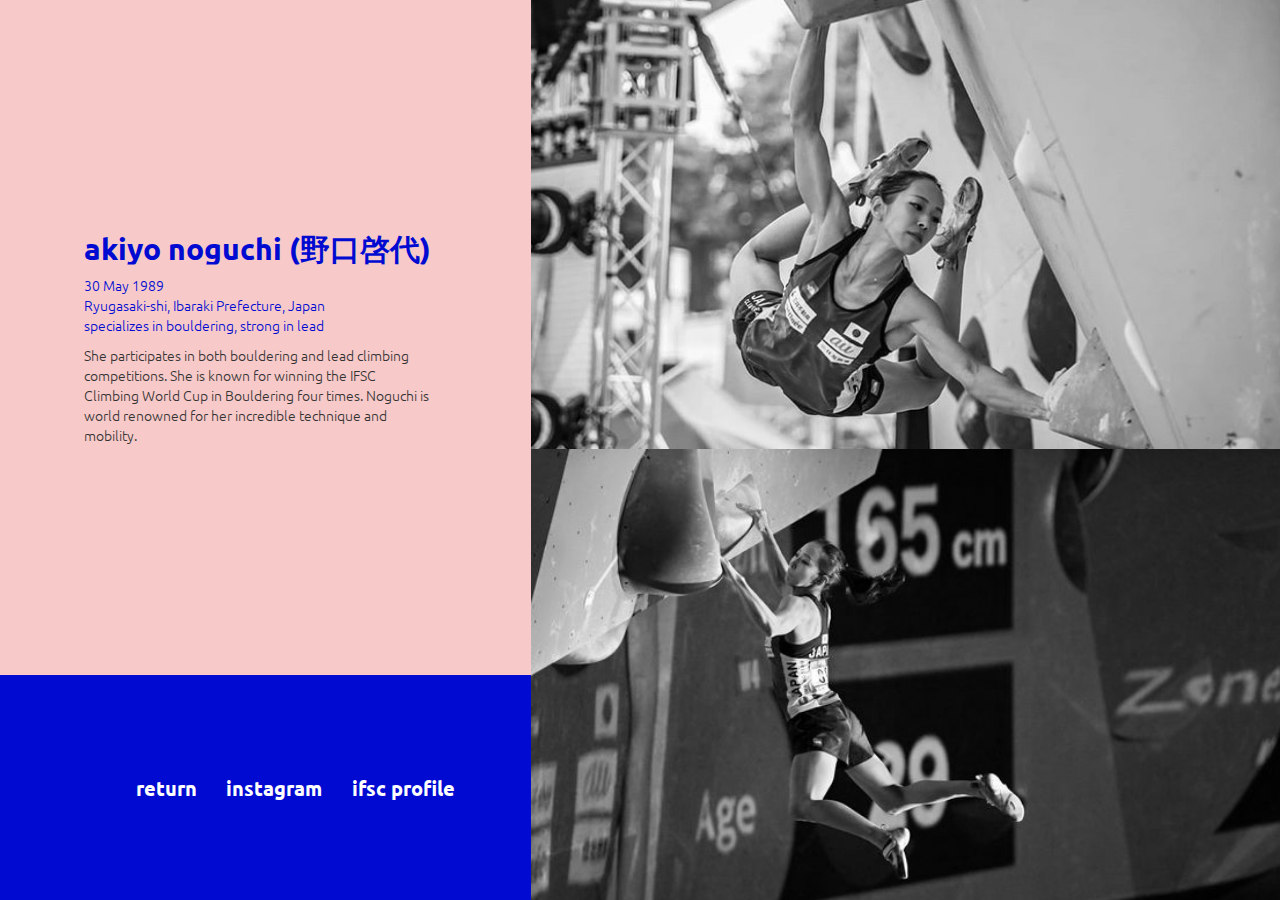
==== akiyo.html @ 15e7bbf2 "initial files" ====
<head>
  <title>girl beta</title>
  <link href='css/bootstrap.css' rel='stylesheet'>
  <link rel="stylesheet" href="css/main.css">
  <link href="https://fonts.googleapis.com/css?family=Ubuntu" rel="stylesheet">
  <meta name="viewport" content="width=device-width, initial-scale=1.0">
</head>

<body>
  <div class="row">
    <div class="col-xs-5">

      <div class="row">
        <div class="important">
          <div class="climber-bio">
            <div class="text">
              <h4>akiyo noguchi (野口啓代)</h4>
              <small>
                30 May 1989
                <br>
                Ryugasaki-shi, Ibaraki Prefecture, Japan
                <br>
                specializes in bouldering, strong in lead
              </small>
              <br>
              <p>She participates in both bouldering and lead climbing competitions. She is known for winning the IFSC Climbing World Cup in Bouldering four times. Noguchi is world renowned for her incredible technique and mobility.</p>
            </div>
          </div>
        </div>

        <div class="important">
          <div class="sub-nav">
            <div class="sub-nav-text">
              <center>
                <a class="nav-link" href="index.html">return</a>
                <a class="nav-link" href="https://www.instagram.com/noguchi_akiyo/">instagram</a>
                <a class="nav-link" href="https://www.ifsc-climbing.org/index.php/component/ifsc/?view=athlete&id=6326">ifsc profile</a>
              </center>
            </div>
          </div>
        </div>
      </div>

    </div>

    <div class="less-important">
      <div class="climber-image-holder">
        <img class="myImage" src="img/akiyo/akiyo_1.jpg" alt="placeholder">
        <img class="myImage" src="img/akiyo/akiyo_2.jpg" alt="placeholder">
        <img class="myImage" src="img/akiyo/akiyo_3.jpg" alt="placeholder">
        <img class="myImage" src="img/akiyo.jpg" alt="placeholder">
        <div class="embed-responsive embed-responsive-16by9">
          <iframe class="embed-responsive-item" src="https://www.youtube.com/embed/NS7ZdBS-jW0"></iframe>
        </div>
      </div>
      </div>
    </div>
---- css/main.css ----
.important{
  z-index: 10;
}

.less-important{
  z-index: 1;
}

.climber{
  height: 25%;
  width: 100%;
  -webkit-filter: grayscale(1);
  transition: 0.3s;
}

.climber:hover{
  -webkit-filter: grayscale(0);
}

.climber-main{
  position:relative;
  height: 100%;
  overflow-y: auto;
  max-width: 100%;
  padding: 0;
  margin: 0;
}

.no-gutter > [class*='col-'] {
  padding-right:0;
  padding-left:0;
  padding-top: 0;
  padding-bottom: 0;
}

.intro{
  position: relative;
  background-color: #000ad1;
  height:75%;
  width:100%;

}

h1 {
  font-family: 'Ubuntu', sans-serif;
  font-weight: 700;
  font-size: 80px;
  text-align: center;
  color: #F7CAC9;
  overflow: hidden;
  text-overflow: ellipsis;
  white-space: nowrap;
  line-height: normal;
}

h3 {
  position: absolute;
  bottom: 8px;
  left: 16px;
  font-family: 'Ubuntu', sans-serif;
  font-weight: 700;
  font-size: 30px;
  text-align:left;
  color: #000ad1;
}


h4 {
  font-family: 'Ubuntu', sans-serif;
  font-weight: 700;
  font-size: 30px;
  color: #000ad1;
  overflow: hidden;
  text-overflow: ellipsis;
  white-space: nowrap;
}

small {
  font-family: 'Ubuntu', sans-serif;
  font-weight: 300;
  font-size: 14px;
  color: #000ad1;
  padding-bottom: 10px;
}

.intro-text{
  text-decoration: none;
  font-family: 'Ubuntu', sans-serif;
  font-weight: 300;
  font-size: 20px;
  color: #F7CAC9;
  text-align: center;
}

.nav-link{
  text-align: center;
  font-family: 'Ubuntu', sans-serif;
  font-weight: 700;
  font-size: 20px;
  color: #ffffff;
  display: inline block;
  margin-left: 1vw;
  margin-right: 1vw;
}

.nav-link:hover{
  text-decoration: none;
  font-color: #000ad1;
  background-color: #F7CAC9;
}

p {
  text-decoration: none;
  font-family: 'Ubuntu', sans-serif;
  font-weight: 300;
  font-size: 14px;
  color: #00000;
  padding-top: 10px;
}

.climber:hover h3  { background-color: #F7CAC9; }

/*Important:*/
.link-spanner{
  position:absolute;
  width:100%;
  height:100%;
  top:0;
  left: 0;
  z-index: 1;
}

.climber-bio{
  position: relative;
  background-color: #F7CAC9;
  height:75%;
  width:100%;
}

.text{
  position: absolute;
  top: 50%; left: 50%;
  transform: translate(-50%,-50%);
}


.sub-nav{
  position: relative;
  background-color: #000ad1;
  height:25%;
  width:100%;
}

.sub-nav-main{
  position: relative;
  background-color: #F7CAC9;
  height:25%;
  width:100%;
}


.sub-nav-text{
  position: absolute;
  top: 50%; left: 0%;
  transform: translate(40%,-50%);
}

.sub-nav-text-main{
  position: absolute;
  top: 50%; left: 0%;
  transform: translate(50%,-60%);
}

.climber-image-holder{
    position:relative;
    height: 100%;
    overflow-y: auto;
    max-width: 100%;
    padding: 0;
    margin: 0;
}

.myImage {
    position:relative;
    left:0;
    top:0;
    width:100%;
    -webkit-filter: grayscale(1);
    transition: 0.3s;
}

.myImage:hover {
    -webkit-filter: grayscale(0);
}

#futaba{
  height: 100%;
  width: 100%;
  background-image: url(../img/futaba.jpg);
  background-size: cover;
  background-repeat: no-repeat;
  position: relative;
  transition: 0.3s;
}

#ashima{
  height: 100%;
  width: 100%;
  background-image: url(../img/ashima.jpg);
  background-size: cover;
  background-repeat: no-repeat;
  position: relative;
}

#miho{
  height: 100%;
  width: 100%;
  background-image: url(../img/miho.jpg);
  background-size: cover;
  background-repeat: no-repeat;
  position: relative;
}

#shauna{
  height: 100%;
  width: 100%;
  background-image: url(../img/shauna.jpg);
  background-size: cover;
  background-repeat: no-repeat;
  position: relative;
}

#lynn{
  height: 100%;
  width: 100%;
  background-image: url(../img/lynn.jpg);
  background-size: cover;
  background-repeat: no-repeat;
  position: relative;
}


#akiyo{
  height: 100%;
  width: 100%;
  background-image: url(../img/akiyo.jpg);
  background-size: cover;
  background-repeat: no-repeat;
  position: relative;
}

#janja{
  height: 100%;
  width: 100%;
  background-image: url(../img/janja.jpg);
  background-size: cover;
  background-repeat: no-repeat;
  position: relative;
}

#jain{
  height: 100%;
  width: 100%;
  background-image: url(../img/jain.jpg);
  background-size: cover;
  background-repeat: no-repeat;
  position: relative;
}
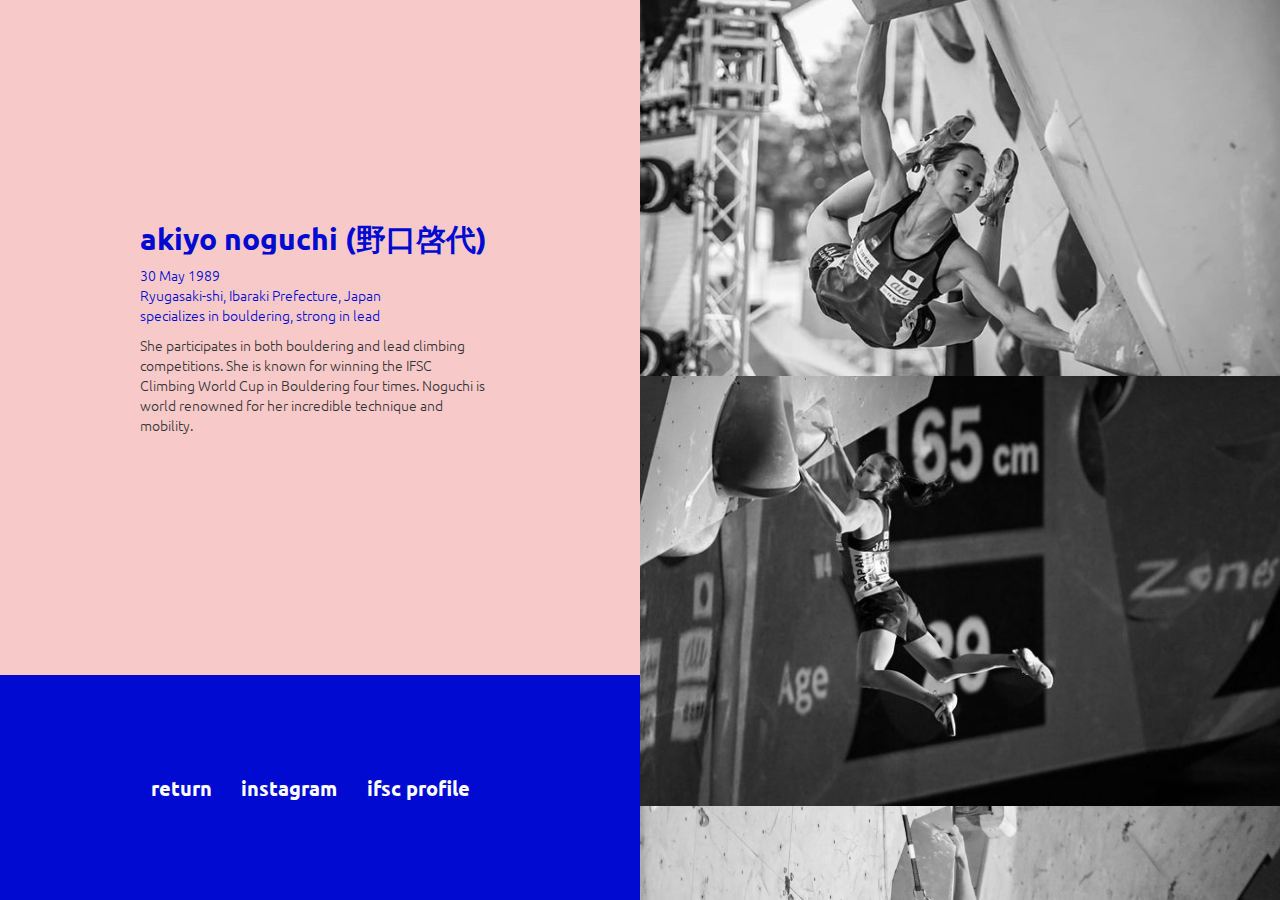
==== commit 2d444b64: "tablet and mobile for climber bios" ====
--- a/akiyo.html
+++ b/akiyo.html
@@ -1,18 +1,18 @@
 <head>
   <title>girl beta</title>
-  <link href='css/bootstrap.css' rel='stylesheet'>
-  <link rel="stylesheet" href="css/main.css">
-  <link href="https://fonts.googleapis.com/css?family=Ubuntu" rel="stylesheet">
-  <meta name="viewport" content="width=device-width, initial-scale=1.0">
+    <link href='css/bootstrap.css' rel='stylesheet'>
+    <link rel="stylesheet" media="screen and (min-width: 991px)" href="css/desktop.css">
+    <link rel="stylesheet" media="screen and (min-width: 481px)  and (max-width: 990px)" href="css/tablet.css">
+    <link rel="stylesheet" media="screen and (max-width: 480px)" href="css/mobile.css">
+    <link href="https://fonts.googleapis.com/css?family=Ubuntu" rel="stylesheet">
+    <script src="js/jquery-3.3.1.min.js"></script>
+    <script src="js/jquery.sticky-kit.min.js"></script>
+    <script src="js/stickynav.js"></script>
+    <meta name="viewport" content="width=device-width, initial-scale=1.0">
 </head>
 
 <body>
-  <div class="row">
-    <div class="col-xs-5">
-
-      <div class="row">
-        <div class="important">
-          <div class="climber-bio">
+          <div class="climber-bio important">
             <div class="text">
               <h4>akiyo noguchi (野口啓代)</h4>
               <small>
@@ -24,9 +24,12 @@
               </small>
               <br>
               <p>She participates in both bouldering and lead climbing competitions. She is known for winning the IFSC Climbing World Cup in Bouldering four times. Noguchi is world renowned for her incredible technique and mobility.</p>
+              <img id="scroll-arrow" class="mobile-only" src="img/scroll-down-dark.svg" alt="scroll down arrow" height="48 px" width="12 px">
+              <br>
+              <p id="mobile-intro-bio" class="mobile-only">scroll down</p>
             </div>
           </div>
-        </div>
+
 
         <div class="important">
           <div class="sub-nav">
@@ -39,9 +42,6 @@
             </div>
           </div>
         </div>
-      </div>
-
-    </div>
 
     <div class="less-important">
       <div class="climber-image-holder">
@@ -53,5 +53,4 @@
           <iframe class="embed-responsive-item" src="https://www.youtube.com/embed/NS7ZdBS-jW0"></iframe>
         </div>
       </div>
-      </div>
     </div>
--- a/css/desktop.css
+++ b/css/desktop.css
@@ -0,0 +1,288 @@
+.important{
+  z-index: 10;
+}
+
+.less-important{
+  z-index: 1;
+}
+
+.climber{
+  height: 25%;
+  width: 100%;
+  -webkit-filter: grayscale(1);
+  transition: 0.3s;
+}
+
+.climber:hover{
+  -webkit-filter: grayscale(0);
+}
+
+.climber-main{
+  position: relative;
+  left: 50%;
+  top: 0%;
+  height: 100%;
+  overflow-y: auto;
+  max-width: 50%;
+  padding: 0;
+}
+
+.no-gutter > [class*='col-'] {
+  padding-right:0;
+  padding-left:0;
+  padding-top: 0;
+  padding-bottom: 0;
+}
+
+.intro{
+  position: absolute;
+  top: 0;
+  background-color: #000ad1;
+  height:75%;
+  width:50%;
+
+}
+
+h1 {
+  font-family: 'Ubuntu', sans-serif;
+  font-weight: 700;
+  font-size: 70px;
+  text-align: center;
+  color: #F7CAC9;
+  overflow: hidden;
+  text-overflow: ellipsis;
+  white-space: nowrap;
+  line-height: normal;
+  width: 100%;
+  margin-left: 0%;
+}
+
+h3 {
+  position: absolute;
+  bottom: 8px;
+  left: 16px;
+  font-family: 'Ubuntu', sans-serif;
+  font-weight: 700;
+  font-size: 30px;
+  text-align:left;
+  color: #000ad1;
+}
+
+
+h4 {
+  font-family: 'Ubuntu', sans-serif;
+  font-weight: 700;
+  font-size: 30px;
+  color: #000ad1;
+  overflow: hidden;
+  text-overflow: ellipsis;
+  white-space: nowrap;
+}
+
+small {
+  font-family: 'Ubuntu', sans-serif;
+  font-weight: 300;
+  font-size: 14px;
+  color: #000ad1;
+  padding-bottom: 10px;
+}
+
+.mobile-only{
+  display: none;
+}
+
+.intro-text{
+  text-decoration: none;
+  font-family: 'Ubuntu', sans-serif;
+  font-weight: 300;
+  font-size: 20px;
+  color: #F7CAC9;
+  text-align: center;
+  width: 100%;
+  left: 0;
+  padding-right: 3vw;
+  padding-left: 3vw;
+
+}
+
+.nav-link{
+  text-align: center;
+  font-family: 'Ubuntu', sans-serif;
+  font-weight: 700;
+  font-size: 20px;
+  color: #ffffff;
+  display: inline block;
+  margin-left: 1vw;
+  margin-right: 1vw;
+}
+
+.nav-link:hover{
+  text-decoration: none;
+  font-color: #000ad1;
+  background-color: #F7CAC9;
+}
+
+p {
+  text-decoration: none;
+  font-family: 'Ubuntu', sans-serif;
+  font-weight: 300;
+  font-size: 14px;
+  color: #00000;
+  padding-top: 10px;
+}
+
+.climber:hover h3  { background-color: #F7CAC9; }
+
+/*Important:*/
+.link-spanner{
+  position:absolute;
+  width:100%;
+  height:100%;
+  top:0;
+  left: 0;
+  z-index: 1;
+}
+
+.climber-bio{
+  position: absolute;
+  top: 0;
+  background-color: #F7CAC9;
+  height: 75%;
+  width: 50%;
+}
+
+.text{
+  position: absolute;
+  top: 50%; left: 50%;
+  transform: translate(-50%,-50%);
+  padding-left: : 1vw;
+  padding-right: 1vw;
+}
+
+
+.sub-nav{
+  position: absolute;
+  bottom: 0;
+  background-color: #000ad1;
+  height:25%;
+  width:50%;
+  text-align: center;
+}
+
+.sub-nav-main{
+  position: relative;
+  background-color: #F7CAC9;
+  height:25%;
+  width:100%;
+}
+
+
+.sub-nav-text{
+  position: absolute;
+  top: 50%; left: 0%;
+  transform: translate(40%,-50%);
+}
+
+.sub-nav-text-main{
+  position: absolute;
+  top: 50%;
+  left: 50%;
+  transform: translate(-50%, -50%);
+}
+
+.climber-image-holder{
+  position: relative;
+  left: 50%;
+  top: 0%;
+  height: 100%;
+  overflow-y: auto;
+  max-width: 50%;
+  padding: 0
+}
+
+.myImage {
+    position:relative;
+    left:0;
+    top:0;
+    width:100%;
+    -webkit-filter: grayscale(1);
+    transition: 0.3s;
+}
+
+.myImage:hover {
+    -webkit-filter: grayscale(0);
+}
+
+#futaba{
+  height: 100%;
+  width: 100%;
+  background-image: url(../img/futaba.jpg);
+  background-size: cover;
+  background-repeat: no-repeat;
+  position: relative;
+  transition: 0.3s;
+}
+
+#ashima{
+  height: 100%;
+  width: 100%;
+  background-image: url(../img/ashima.jpg);
+  background-size: cover;
+  background-repeat: no-repeat;
+  position: relative;
+}
+
+#miho{
+  height: 100%;
+  width: 100%;
+  background-image: url(../img/miho.jpg);
+  background-size: cover;
+  background-repeat: no-repeat;
+  position: relative;
+}
+
+#shauna{
+  height: 100%;
+  width: 100%;
+  background-image: url(../img/shauna.jpg);
+  background-size: cover;
+  background-repeat: no-repeat;
+  position: relative;
+}
+
+#lynn{
+  height: 100%;
+  width: 100%;
+  background-image: url(../img/lynn.jpg);
+  background-size: cover;
+  background-repeat: no-repeat;
+  position: relative;
+}
+
+
+#akiyo{
+  height: 100%;
+  width: 100%;
+  background-image: url(../img/akiyo.jpg);
+  background-size: cover;
+  background-repeat: no-repeat;
+  position: relative;
+}
+
+#janja{
+  height: 100%;
+  width: 100%;
+  background-image: url(../img/janja.jpg);
+  background-size: cover;
+  background-repeat: no-repeat;
+  position: relative;
+}
+
+#jain{
+  height: 100%;
+  width: 100%;
+  background-image: url(../img/jain.jpg);
+  background-size: cover;
+  background-repeat: no-repeat;
+  position: relative;
+}
--- a/css/tablet.css
+++ b/css/tablet.css
@@ -0,0 +1,430 @@
+.important{
+  z-index: 10;
+}
+
+.less-important{
+  z-index: 1;
+}
+
+.climber{
+  height: 25%;
+  width: 100%;
+}
+
+.climber-main{
+  float: left;
+  position: relative;
+  bottom: 0%;
+  height: 90%;
+  overflow-y: auto;
+  width: 100%;
+  padding: 0;
+}
+
+.climber-main::-webkit-scrollbar {
+    display: none;
+}
+
+.no-gutter > [class*='col-'] {
+  padding-right:0;
+  padding-left:0;
+  padding-top: 0;
+  padding-bottom: 0;
+}
+
+.intro{
+  float: left;
+  position: relative;
+  top: 0;
+  background-color: #000ad1;
+  height:90%;
+  width:100%;
+
+}
+
+h1 {
+  font-family: 'Ubuntu', sans-serif;
+  font-weight: 700;
+  font-size: 80px;
+  text-align: center;
+  color: #F7CAC9;
+  overflow: hidden;
+  text-overflow: ellipsis;
+  white-space: nowrap;
+  line-height: normal;
+  width: 100%;
+  margin-left: 0%;
+}
+
+h3 {
+  position: absolute;
+  bottom: 8px;
+  left: 16px;
+  font-family: 'Ubuntu', sans-serif;
+  font-weight: 700;
+  font-size: 30px;
+  text-align:left;
+  color: #000ad1;
+  background-color: #F7CAC9;
+}
+
+
+h4 {
+  font-family: 'Ubuntu', sans-serif;
+  font-weight: 700;
+  font-size: 60px;
+  color: #000ad1;
+  overflow: hidden;
+  text-overflow: ellipsis;
+  white-space: nowrap;
+  margin-bottom: 2vh;
+}
+
+small {
+  font-family: 'Ubuntu', sans-serif;
+  font-weight: 300;
+  font-size: 20px;
+  color: #000ad1;
+  padding-bottom: 10px;
+}
+
+#mobile-intro
+{
+  font-family: 'Ubuntu', sans-serif;
+  font-weight: 300;
+  font-size: 18px;
+  color: #ffffff;
+  padding-bottom: 10px;
+  text-align: center;
+  margin-top: 2vh;
+}
+
+#mobile-intro-bio
+{
+  font-family: 'Ubuntu', sans-serif;
+  font-weight: 300;
+  font-size: 18px;
+  color: #000ad1;
+  padding-bottom: 10px;
+  text-align: center;
+  margin-top: 2vh;
+}
+
+
+.intro-text{
+  text-decoration: none;
+  font-family: 'Ubuntu', sans-serif;
+  font-weight: 300;
+  font-size: 22px;
+  color: #F7CAC9;
+  text-align: center;
+  width: 100%;
+  left: 0;
+  padding-right: 3vw;
+  padding-left: 3vw;
+  padding-bottom: 10px;
+  margin-bottom: 2vh;
+
+}
+
+.nav-link{
+  text-align: center;
+  font-family: 'Ubuntu', sans-serif;
+  font-weight: 700;
+  font-size: 18px;
+  color: #ffffff;
+  display: inline block;
+  margin-left: 3vw;
+  margin-right: 3vw;
+}
+
+.nav-link:hover .nav-link:focus{
+  text-decoration: none;
+  font-color: #000ad1;
+  background-color: #F7CAC9;
+}
+
+p {
+  text-decoration: none;
+  font-family: 'Ubuntu', sans-serif;
+  font-weight: 300;
+  font-size: 22px;
+  color: #00000;
+  padding-top: 1vh;
+  margin-bottom: 2vh;
+}
+
+.climber:hover h3  { background-color: #F7CAC9; }
+
+/*Important:*/
+.link-spanner{
+  position:absolute;
+  width:100%;
+  height:100%;
+  top:0;
+  left: 0;
+  z-index: 1;
+}
+
+.climber-bio{
+  position: relative;
+  background-color: #F7CAC9;
+  height:90%;
+  width:100%;
+}
+
+.text{
+  position: absolute;
+  top: 50%; left: 50%;
+  transform: translate(-50%,-50%);
+  padding-left: : 1vw;
+  padding-right: 1vw;
+  text-align:center;
+}
+
+
+.sub-nav{
+  float: left;
+  position: relative;
+  bottom: 0;
+  background-color: #000ad1;
+  height:10%;
+  width:100%;
+  text-align: center;
+}
+
+.sub-nav-main{
+  position: relative;
+  background-color: #F7CAC9;
+  height:25%;
+  width:100%;
+}
+
+
+.sub-nav-text{
+  position: absolute;
+  top: 50%;
+  left: 50%;
+  transform: translate(-50%, -50%);
+  width: 100%;
+}
+
+.sub-nav-text-main{
+  position: absolute;
+  top: 50%;
+  left: 50%;
+  transform: translate(-50%, -50%);
+  width: 100%
+}
+
+.climber-image-holder{
+  float: left;
+  position: relative;
+  bottom: 0%;
+  height: 90%;
+  overflow-y: auto;
+  width: 100%;
+  padding: 0;
+}
+
+.myImage {
+    position:relative;
+    width:100%;
+    transition: 0.3s;
+}
+
+
+
+.myImage:hover {
+    -webkit-filter: grayscale(0);
+}
+
+
+#futaba{
+  position: relative;
+}
+
+#futaba::before{
+  height: 100%;
+  width: 100%;
+  content: "";
+  position: absolute;
+  top: 0; left: 0;
+  background-image: url(../img/futaba.jpg);
+  background-size: cover;
+  background-repeat: no-repeat;
+  filter: grayscale(100%);
+}
+
+#futaba-inside {
+  /* This will make it stack on top of the ::before */
+  position: relative;
+  width: 100%;
+  height: 100%;
+}
+
+
+#ashima{
+  position: relative;
+}
+
+#ashima::before{
+  height: 100%;
+  width: 100%;
+  content: "";
+  position: absolute;
+  top: 0; left: 0;
+  background-image: url(../img/ashima.jpg);
+  background-size: cover;
+  background-repeat: no-repeat;
+  filter: grayscale(100%);
+}
+
+#ashima-inside {
+  /* This will make it stack on top of the ::before */
+  position: relative;
+  width: 100%;
+  height: 100%;
+}
+
+#miho{
+  position: relative;
+}
+
+#miho::before{
+  height: 100%;
+  width: 100%;
+  content: "";
+  position: absolute;
+  top: 0; left: 0;
+  background-image: url(../img/miho.jpg);
+  background-size: cover;
+  background-repeat: no-repeat;
+  filter: grayscale(100%);
+}
+
+#miho-inside {
+  /* This will make it stack on top of the ::before */
+  position: relative;
+  width: 100%;
+  height: 100%;
+}
+
+
+#shauna{
+  position: relative;
+}
+
+#shauna::before{
+  height: 100%;
+  width: 100%;
+  content: "";
+  position: absolute;
+  top: 0; left: 0;
+  background-image: url(../img/shauna.jpg);
+  background-size: cover;
+  background-repeat: no-repeat;
+  filter: grayscale(100%);
+}
+
+#shauna-inside {
+  /* This will make it stack on top of the ::before */
+  position: relative;
+  width: 100%;
+  height: 100%;
+}
+
+
+#lynn{
+  position: relative;
+}
+
+#lynn::before{
+  height: 100%;
+  width: 100%;
+  content: "";
+  position: absolute;
+  top: 0; left: 0;
+  background-image: url(../img/lynn.jpg);
+  background-size: cover;
+  background-repeat: no-repeat;
+  filter: grayscale(100%);
+}
+
+#lynn-inside {
+  /* This will make it stack on top of the ::before */
+  position: relative;
+  width: 100%;
+  height: 100%;
+}
+
+
+#akiyo{
+  position: relative;
+}
+
+#akiyo::before{
+  height: 100%;
+  width: 100%;
+  content: "";
+  position: absolute;
+  top: 0; left: 0;
+  background-image: url(../img/akiyo.jpg);
+  background-size: cover;
+  background-repeat: no-repeat;
+  filter: grayscale(100%);
+}
+
+#akiyo-inside {
+  /* This will make it stack on top of the ::before */
+  position: relative;
+  width: 100%;
+  height: 100%;
+}
+
+
+#janja{
+  position: relative;
+}
+
+#janja::before{
+  height: 100%;
+  width: 100%;
+  content: "";
+  position: absolute;
+  top: 0; left: 0;
+  background-image: url(../img/janja.jpg);
+  background-size: cover;
+  background-repeat: no-repeat;
+  filter: grayscale(100%);
+}
+
+#janja-inside {
+  /* This will make it stack on top of the ::before */
+  position: relative;
+  width: 100%;
+  height: 100%;
+}
+
+#jain{
+  position: relative;
+}
+
+#jain::before{
+  height: 100%;
+  width: 100%;
+  content: "";
+  position: absolute;
+  top: 0; left: 0;
+  background-image: url(../img/jain.jpg);
+  background-size: cover;
+  background-repeat: no-repeat;
+  filter: grayscale(100%);
+}
+
+#jain-inside {
+  /* This will make it stack on top of the ::before */
+  position: relative;
+  width: 100%;
+  height: 100%;
+}
--- a/css/mobile.css
+++ b/css/mobile.css
@@ -0,0 +1,427 @@
+.important{
+  z-index: 10;
+}
+
+.less-important{
+  z-index: 1;
+}
+
+.climber{
+  height: 25%;
+  width: 100%;
+}
+
+.climber-main{
+  float: left;
+  position: relative;
+  bottom: 0%;
+  height: 90%;
+  overflow-y: auto;
+  width: 100%;
+  padding: 0;
+}
+
+.climber-main::-webkit-scrollbar {
+    display: none;
+}
+
+.no-gutter > [class*='col-'] {
+  padding-right:0;
+  padding-left:0;
+  padding-top: 0;
+  padding-bottom: 0;
+}
+
+.intro{
+  float: left;
+  position: relative;
+  top: 0;
+  background-color: #000ad1;
+  height:90%;
+  width:100%;
+
+}
+
+h1 {
+  font-family: 'Ubuntu', sans-serif;
+  font-weight: 700;
+  font-size: 45px;
+  text-align: center;
+  color: #F7CAC9;
+  overflow: hidden;
+  text-overflow: ellipsis;
+  white-space: nowrap;
+  line-height: normal;
+  width: 100%;
+  margin-left: 0%;
+}
+
+h3 {
+  position: absolute;
+  bottom: 8px;
+  left: 16px;
+  font-family: 'Ubuntu', sans-serif;
+  font-weight: 700;
+  font-size: 30px;
+  text-align:left;
+  color: #000ad1;
+  background-color: #F7CAC9;
+}
+
+
+h4 {
+  font-family: 'Ubuntu', sans-serif;
+  font-weight: 700;
+  font-size: 30px;
+  color: #000ad1;
+  overflow: hidden;
+  text-overflow: ellipsis;
+  white-space: nowrap;
+}
+
+small {
+  font-family: 'Ubuntu', sans-serif;
+  font-weight: 300;
+  font-size: 14px;
+  color: #000ad1;
+  padding-bottom: 10px;
+}
+
+#mobile-intro
+{
+  font-family: 'Ubuntu', sans-serif;
+  font-weight: 300;
+  font-size: 14px;
+  color: #ffffff;
+  padding-bottom: 10px;
+  text-align: center;
+  margin-top: 2vh;
+}
+
+#mobile-intro-bio
+{
+  font-family: 'Ubuntu', sans-serif;
+  font-weight: 300;
+  font-size: 14px;
+  color: #000ad1;
+  padding-bottom: 10px;
+  text-align: center;
+  margin-top: 2vh;
+}
+
+
+.intro-text{
+  text-decoration: none;
+  font-family: 'Ubuntu', sans-serif;
+  font-weight: 300;
+  font-size: 20px;
+  color: #F7CAC9;
+  text-align: center;
+  width: 100%;
+  left: 0;
+  padding-right: 3vw;
+  padding-left: 3vw;
+  padding-bottom: 10px;
+  margin-bottom: 2vh;
+
+}
+
+.nav-link{
+  text-align: center;
+  font-family: 'Ubuntu', sans-serif;
+  font-weight: 700;
+  font-size: 16px;
+  color: #ffffff;
+  display: inline block;
+  margin-left: 3vw;
+  margin-right: 3vw;
+}
+
+.nav-link:hover .nav-link:focus{
+  text-decoration: none;
+  font-color: #000ad1;
+  background-color: #F7CAC9;
+}
+
+p {
+  text-decoration: none;
+  font-family: 'Ubuntu', sans-serif;
+  font-weight: 300;
+  font-size: 14px;
+  color: #00000;
+  padding-top: 10px;
+}
+
+.climber:hover h3  { background-color: #F7CAC9; }
+
+/*Important:*/
+.link-spanner{
+  position:absolute;
+  width:100%;
+  height:100%;
+  top:0;
+  left: 0;
+  z-index: 1;
+}
+
+.climber-bio{
+  position: relative;
+  background-color: #F7CAC9;
+  height:90%;
+  width:100%;
+}
+
+.text{
+  position: absolute;
+  top: 50%; left: 50%;
+  transform: translate(-50%,-50%);
+  padding-left: : 1vw;
+  padding-right: 1vw;
+  text-align:center;
+}
+
+
+.sub-nav{
+  float: left;
+  position: relative;
+  bottom: 0;
+  background-color: #000ad1;
+  height:10%;
+  width:100%;
+  text-align: center;
+}
+
+.sub-nav-main{
+  position: relative;
+  background-color: #F7CAC9;
+  height:25%;
+  width:100%;
+}
+
+
+.sub-nav-text{
+  position: absolute;
+  top: 50%;
+  left: 50%;
+  transform: translate(-50%, -50%);
+  width: 100%;
+}
+
+.sub-nav-text-main{
+  position: absolute;
+  top: 50%;
+  left: 50%;
+  transform: translate(-50%, -50%);
+  width: 100%
+}
+
+.climber-image-holder{
+  float: left;
+  position: relative;
+  bottom: 0%;
+  height: 90%;
+  overflow-y: auto;
+  width: 100%;
+  padding: 0;
+}
+
+.myImage {
+    position:relative;
+    width:100%;
+    transition: 0.3s;
+}
+
+
+
+.myImage:hover {
+    -webkit-filter: grayscale(0);
+}
+
+#futaba{
+  position: relative;
+}
+
+#futaba::before{
+  height: 100%;
+  width: 100%;
+  content: "";
+  position: absolute;
+  top: 0; left: 0;
+  background-image: url(../img/futaba.jpg);
+  background-size: cover;
+  background-repeat: no-repeat;
+  filter: grayscale(100%);
+}
+
+#futaba-inside {
+  /* This will make it stack on top of the ::before */
+  position: relative;
+  width: 100%;
+  height: 100%;
+}
+
+
+#ashima{
+  position: relative;
+}
+
+#ashima::before{
+  height: 100%;
+  width: 100%;
+  content: "";
+  position: absolute;
+  top: 0; left: 0;
+  background-image: url(../img/ashima.jpg);
+  background-size: cover;
+  background-repeat: no-repeat;
+  filter: grayscale(100%);
+}
+
+#ashima-inside {
+  /* This will make it stack on top of the ::before */
+  position: relative;
+  width: 100%;
+  height: 100%;
+}
+
+#miho{
+  position: relative;
+}
+
+#miho::before{
+  height: 100%;
+  width: 100%;
+  content: "";
+  position: absolute;
+  top: 0; left: 0;
+  background-image: url(../img/miho.jpg);
+  background-size: cover;
+  background-repeat: no-repeat;
+  filter: grayscale(100%);
+}
+
+#miho-inside {
+  /* This will make it stack on top of the ::before */
+  position: relative;
+  width: 100%;
+  height: 100%;
+}
+
+
+#shauna{
+  position: relative;
+}
+
+#shauna::before{
+  height: 100%;
+  width: 100%;
+  content: "";
+  position: absolute;
+  top: 0; left: 0;
+  background-image: url(../img/shauna.jpg);
+  background-size: cover;
+  background-repeat: no-repeat;
+  filter: grayscale(100%);
+}
+
+#shauna-inside {
+  /* This will make it stack on top of the ::before */
+  position: relative;
+  width: 100%;
+  height: 100%;
+}
+
+
+#lynn{
+  position: relative;
+}
+
+#lynn::before{
+  height: 100%;
+  width: 100%;
+  content: "";
+  position: absolute;
+  top: 0; left: 0;
+  background-image: url(../img/lynn.jpg);
+  background-size: cover;
+  background-repeat: no-repeat;
+  filter: grayscale(100%);
+}
+
+#lynn-inside {
+  /* This will make it stack on top of the ::before */
+  position: relative;
+  width: 100%;
+  height: 100%;
+}
+
+
+#akiyo{
+  position: relative;
+}
+
+#akiyo::before{
+  height: 100%;
+  width: 100%;
+  content: "";
+  position: absolute;
+  top: 0; left: 0;
+  background-image: url(../img/akiyo.jpg);
+  background-size: cover;
+  background-repeat: no-repeat;
+  filter: grayscale(100%);
+}
+
+#akiyo-inside {
+  /* This will make it stack on top of the ::before */
+  position: relative;
+  width: 100%;
+  height: 100%;
+}
+
+
+#janja{
+  position: relative;
+}
+
+#janja::before{
+  height: 100%;
+  width: 100%;
+  content: "";
+  position: absolute;
+  top: 0; left: 0;
+  background-image: url(../img/janja.jpg);
+  background-size: cover;
+  background-repeat: no-repeat;
+  filter: grayscale(100%);
+}
+
+#janja-inside {
+  /* This will make it stack on top of the ::before */
+  position: relative;
+  width: 100%;
+  height: 100%;
+}
+
+#jain{
+  position: relative;
+}
+
+#jain::before{
+  height: 100%;
+  width: 100%;
+  content: "";
+  position: absolute;
+  top: 0; left: 0;
+  background-image: url(../img/jain.jpg);
+  background-size: cover;
+  background-repeat: no-repeat;
+  filter: grayscale(100%);
+}
+
+#jain-inside {
+  /* This will make it stack on top of the ::before */
+  position: relative;
+  width: 100%;
+  height: 100%;
+}
